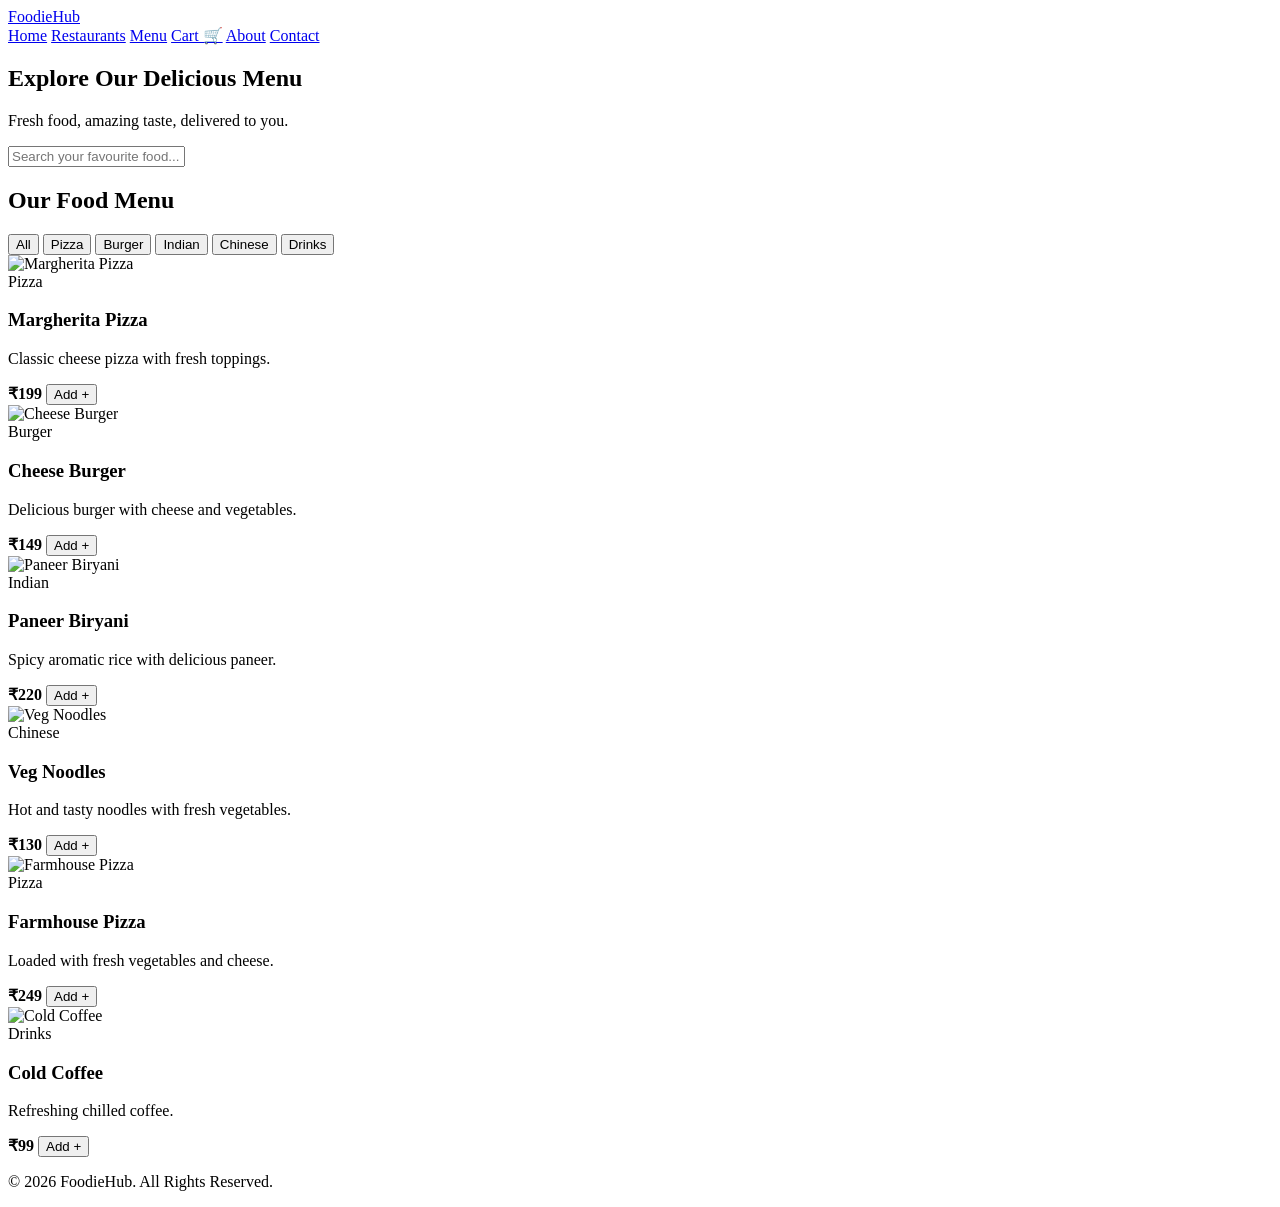
==== Hack2k26/menu.html @ cf1d71d4 "This is my seventh commit" ====
<!DOCTYPE html>
<html lang="en">
<head>
  <meta charset="UTF-8">
  <meta name="viewport" content="width=device-width, initial-scale=1.0">
  <title>FoodieHub | Menu</title>
  <link rel="stylesheet" href="member2.css">
</head>
<body>

<header class="m2-header">
  <a href="index.html" class="m2-logo">FoodieHub</a>
  <nav>
    <a href="index.html">Home</a>
    <a href="restaurants.html">Restaurants</a>
    <a href="menu.html">Menu</a>
    <a href="cart.html">Cart 🛒</a>
    <a href="about.html">About</a>
    <a href="contact.html">Contact</a>
  </nav>
</header>

<section class="menu-hero">
  <h1>Explore Our Delicious Menu</h1>
  <p>Fresh food, amazing taste, delivered to you.</p>
  <input type="text" id="foodSearch" placeholder="Search your favourite food...">
</section>

<section class="menu-section">
  <h2>Our Food Menu</h2>

  <div class="category-buttons">
    <button class="category-btn active" data-category="All">All</button>
    <button class="category-btn" data-category="Pizza">Pizza</button>
    <button class="category-btn" data-category="Burger">Burger</button>
    <button class="category-btn" data-category="Indian">Indian</button>
    <button class="category-btn" data-category="Chinese">Chinese</button>
    <button class="category-btn" data-category="Drinks">Drinks</button>
  </div>

  <div class="food-grid" id="foodGrid">

    <div class="food-card" data-category="Pizza" data-name="Margherita Pizza">
      <img src="https://images.unsplash.com/photo-1579751626657-72bc17010498?w=600" alt="Margherita Pizza">
      <div class="food-info">
        <span class="food-category">Pizza</span>
        <h3>Margherita Pizza</h3>
        <p>Classic cheese pizza with fresh toppings.</p>
        <div class="food-bottom">
          <strong>₹199</strong>
          <button class="add-btn" data-id="1">Add +</button>
        </div>
      </div>
    </div>

    <div class="food-card" data-category="Burger" data-name="Cheese Burger">
      <img src="https://images.unsplash.com/photo-1568901346375-23c9450c58cd?w=600" alt="Cheese Burger">
      <div class="food-info">
        <span class="food-category">Burger</span>
        <h3>Cheese Burger</h3>
        <p>Delicious burger with cheese and vegetables.</p>
        <div class="food-bottom">
          <strong>₹149</strong>
          <button class="add-btn" data-id="2">Add +</button>
        </div>
      </div>
    </div>

    <div class="food-card" data-category="Indian" data-name="Paneer Biryani">
      <img src="https://images.unsplash.com/photo-1563379091339-03246963d96c?w=600" alt="Paneer Biryani">
      <div class="food-info">
        <span class="food-category">Indian</span>
        <h3>Paneer Biryani</h3>
        <p>Spicy aromatic rice with delicious paneer.</p>
        <div class="food-bottom">
          <strong>₹220</strong>
          <button class="add-btn" data-id="3">Add +</button>
        </div>
      </div>
    </div>

    <div class="food-card" data-category="Chinese" data-name="Veg Noodles">
      <img src="https://images.unsplash.com/photo-1585032226651-759b368d7246?w=600" alt="Veg Noodles">
      <div class="food-info">
        <span class="food-category">Chinese</span>
        <h3>Veg Noodles</h3>
        <p>Hot and tasty noodles with fresh vegetables.</p>
        <div class="food-bottom">
          <strong>₹130</strong>
          <button class="add-btn" data-id="4">Add +</button>
        </div>
      </div>
    </div>

    <div class="food-card" data-category="Pizza" data-name="Farmhouse Pizza">
      <img src="https://images.unsplash.com/photo-1513104890138-7c749659a591?w=600" alt="Farmhouse Pizza">
      <div class="food-info">
        <span class="food-category">Pizza</span>
        <h3>Farmhouse Pizza</h3>
        <p>Loaded with fresh vegetables and cheese.</p>
        <div class="food-bottom">
          <strong>₹249</strong>
          <button class="add-btn" data-id="5">Add +</button>
        </div>
      </div>
    </div>

    <div class="food-card" data-category="Drinks" data-name="Cold Coffee">
      <img src="https://images.unsplash.com/photo-1461023058943-07fcbe16d735?w=600" alt="Cold Coffee">
      <div class="food-info">
        <span class="food-category">Drinks</span>
        <h3>Cold Coffee</h3>
        <p>Refreshing chilled coffee.</p>
        <div class="food-bottom">
          <strong>₹99</strong>
          <button class="add-btn" data-id="6">Add +</button>
        </div>
      </div>
    </div>

  </div>
  <p id="noFood" class="empty-message" hidden>No food found.</p>
</section>

<footer class="m2-footer">
  <p>© 2026 FoodieHub. All Rights Reserved.</p>
</footer>

<script src="member2.js"></script>
</body>
</html>
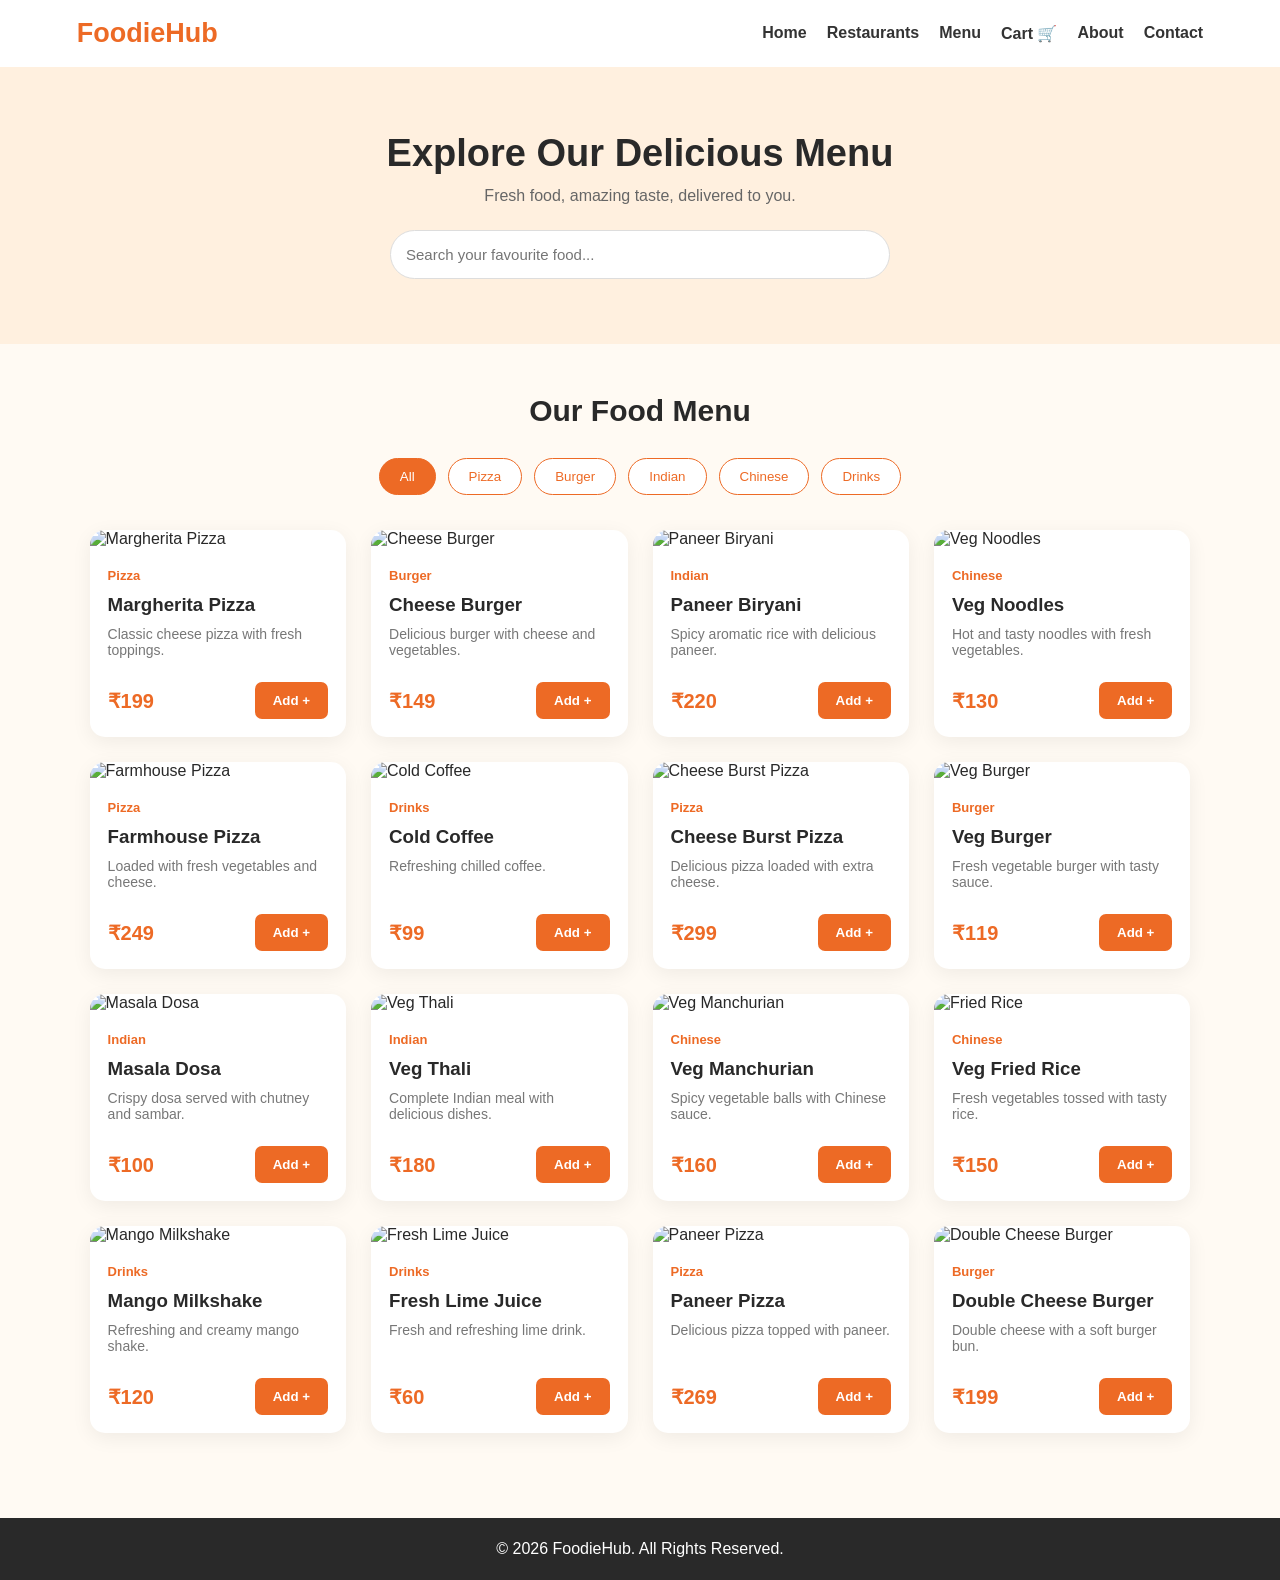
==== commit 6ab84231: "This is my seventeen commit" ====
--- a/Hack2k26/menu.html
+++ b/Hack2k26/menu.html
@@ -118,6 +118,137 @@
       </div>
     </div>
 
+    <!-- NEW FOOD ITEMS -->
+
+<div class="food-card" data-category="Pizza" data-name="Cheese Burst Pizza">
+  <img src="https://images.unsplash.com/photo-1571407970349-bc81e7e96d47?w=600" alt="Cheese Burst Pizza">
+  <div class="food-info">
+    <span class="food-category">Pizza</span>
+    <h3>Cheese Burst Pizza</h3>
+    <p>Delicious pizza loaded with extra cheese.</p>
+    <div class="food-bottom">
+      <strong>₹299</strong>
+      <button class="add-btn" data-id="7">Add +</button>
+    </div>
+  </div>
+</div>
+
+<div class="food-card" data-category="Burger" data-name="Veg Burger">
+  <img src="https://images.unsplash.com/photo-1553979459-d2229ba7433a?w=600" alt="Veg Burger">
+  <div class="food-info">
+    <span class="food-category">Burger</span>
+    <h3>Veg Burger</h3>
+    <p>Fresh vegetable burger with tasty sauce.</p>
+    <div class="food-bottom">
+      <strong>₹119</strong>
+      <button class="add-btn" data-id="8">Add +</button>
+    </div>
+  </div>
+</div>
+
+<div class="food-card" data-category="Indian" data-name="Masala Dosa">
+  <img src="https://images.unsplash.com/photo-1668236543090-82eba5ee5976?w=600" alt="Masala Dosa">
+  <div class="food-info">
+    <span class="food-category">Indian</span>
+    <h3>Masala Dosa</h3>
+    <p>Crispy dosa served with chutney and sambar.</p>
+    <div class="food-bottom">
+      <strong>₹100</strong>
+      <button class="add-btn" data-id="9">Add +</button>
+    </div>
+  </div>
+</div>
+
+<div class="food-card" data-category="Indian" data-name="Veg Thali">
+  <img src="https://images.unsplash.com/photo-1546833999-b9f581a1996d?w=600" alt="Veg Thali">
+  <div class="food-info">
+    <span class="food-category">Indian</span>
+    <h3>Veg Thali</h3>
+    <p>Complete Indian meal with delicious dishes.</p>
+    <div class="food-bottom">
+      <strong>₹180</strong>
+      <button class="add-btn" data-id="10">Add +</button>
+    </div>
+  </div>
+</div>
+
+<div class="food-card" data-category="Chinese" data-name="Veg Manchurian">
+  <img src="https://images.unsplash.com/photo-1585032226651-759b368d7246?w=600" alt="Veg Manchurian">
+  <div class="food-info">
+    <span class="food-category">Chinese</span>
+    <h3>Veg Manchurian</h3>
+    <p>Spicy vegetable balls with Chinese sauce.</p>
+    <div class="food-bottom">
+      <strong>₹160</strong>
+      <button class="add-btn" data-id="11">Add +</button>
+    </div>
+  </div>
+</div>
+
+<div class="food-card" data-category="Chinese" data-name="Fried Rice">
+  <img src="https://images.unsplash.com/photo-1603133872878-684f208fb84b?w=600" alt="Fried Rice">
+  <div class="food-info">
+    <span class="food-category">Chinese</span>
+    <h3>Veg Fried Rice</h3>
+    <p>Fresh vegetables tossed with tasty rice.</p>
+    <div class="food-bottom">
+      <strong>₹150</strong>
+      <button class="add-btn" data-id="12">Add +</button>
+    </div>
+  </div>
+</div>
+
+<div class="food-card" data-category="Drinks" data-name="Mango Milkshake">
+  <img src="https://images.unsplash.com/photo-1572490122747-3968b75cc699?w=600" alt="Mango Milkshake">
+  <div class="food-info">
+    <span class="food-category">Drinks</span>
+    <h3>Mango Milkshake</h3>
+    <p>Refreshing and creamy mango shake.</p>
+    <div class="food-bottom">
+      <strong>₹120</strong>
+      <button class="add-btn" data-id="13">Add +</button>
+    </div>
+  </div>
+</div>
+
+<div class="food-card" data-category="Drinks" data-name="Fresh Lime Juice">
+  <img src="https://images.unsplash.com/photo-1513558161293-cdaf765edfd4?w=600" alt="Fresh Lime Juice">
+  <div class="food-info">
+    <span class="food-category">Drinks</span>
+    <h3>Fresh Lime Juice</h3>
+    <p>Fresh and refreshing lime drink.</p>
+    <div class="food-bottom">
+      <strong>₹60</strong>
+      <button class="add-btn" data-id="14">Add +</button>
+    </div>
+  </div>
+</div>
+
+<div class="food-card" data-category="Pizza" data-name="Paneer Pizza">
+  <img src="https://images.unsplash.com/photo-1593560708920-61dd98c46a4e?w=600" alt="Paneer Pizza">
+  <div class="food-info">
+    <span class="food-category">Pizza</span>
+    <h3>Paneer Pizza</h3>
+    <p>Delicious pizza topped with paneer.</p>
+    <div class="food-bottom">
+      <strong>₹269</strong>
+      <button class="add-btn" data-id="15">Add +</button>
+    </div>
+  </div>
+</div>
+
+<div class="food-card" data-category="Burger" data-name="Double Cheese Burger">
+  <img src="https://images.unsplash.com/photo-1550547660-d9450f859349?w=600" alt="Double Cheese Burger">
+  <div class="food-info">
+    <span class="food-category">Burger</span>
+    <h3>Double Cheese Burger</h3>
+    <p>Double cheese with a soft burger bun.</p>
+    <div class="food-bottom">
+      <strong>₹199</strong>
+      <button class="add-btn" data-id="16">Add +</button>
+    </div>
+  </div>
+</div>
   </div>
   <p id="noFood" class="empty-message" hidden>No food found.</p>
 </section>
--- a/Hack2k26/member2.css
+++ b/Hack2k26/member2.css
@@ -0,0 +1,353 @@
+* {
+  margin: 0;
+  padding: 0;
+  box-sizing: border-box;
+}
+
+body {
+  font-family: Arial, sans-serif;
+  background: #fffaf3;
+  color: #292929;
+}
+
+.m2-header {
+  background: #fff;
+  padding: 18px 6%;
+  display: flex;
+  justify-content: space-between;
+  align-items: center;
+  flex-wrap: wrap;
+  gap: 15px;
+  box-shadow: 0 2px 12px #00000010;
+}
+
+.m2-logo {
+  color: #ed6a25;
+  font-size: 27px;
+  font-weight: bold;
+  text-decoration: none;
+}
+
+.m2-header nav {
+  display: flex;
+  flex-wrap: wrap;
+  gap: 20px;
+}
+
+.m2-header nav a {
+  color: #333;
+  text-decoration: none;
+  font-weight: 600;
+}
+
+.m2-header nav a:hover {
+  color: #ed6a25;
+}
+
+.menu-hero {
+  background: #fff0df;
+  text-align: center;
+  padding: 65px 20px;
+}
+
+.menu-hero h1 {
+  font-size: 38px;
+  margin-bottom: 12px;
+}
+
+.menu-hero p {
+  margin-bottom: 25px;
+  color: #666;
+}
+
+.menu-hero input {
+  width: min(500px, 90%);
+  padding: 15px;
+  border: 1px solid #ddd;
+  border-radius: 30px;
+  font-size: 15px;
+}
+
+.menu-section,
+.cart-section,
+.checkout-section {
+  padding: 50px 7%;
+}
+
+.menu-section h2,
+.cart-section h1,
+.checkout-section h1 {
+  text-align: center;
+  margin-bottom: 30px;
+  font-size: 30px;
+}
+
+.category-buttons {
+  display: flex;
+  justify-content: center;
+  gap: 12px;
+  flex-wrap: wrap;
+  margin-bottom: 35px;
+}
+
+.category-btn {
+  border: 1px solid #ed6a25;
+  background: white;
+  color: #ed6a25;
+  padding: 10px 20px;
+  border-radius: 25px;
+  cursor: pointer;
+}
+
+.category-btn.active,
+.category-btn:hover {
+  background: #ed6a25;
+  color: white;
+}
+
+.food-grid {
+  display: grid;
+  grid-template-columns: repeat(auto-fit, minmax(230px, 1fr));
+  gap: 25px;
+}
+
+.food-card {
+  background: white;
+  border-radius: 15px;
+  overflow: hidden;
+  box-shadow: 0 5px 20px #00000010;
+  transition: transform 0.2s;
+}
+
+.food-card:hover {
+  transform: translateY(-5px);
+}
+
+.food-card img {
+  width: 100%;
+  height: 190px;
+  object-fit: cover;
+}
+
+.food-info {
+  padding: 18px;
+}
+
+.food-category {
+  color: #ed6a25;
+  font-size: 13px;
+  font-weight: bold;
+}
+
+.food-info h3 {
+  margin: 10px 0;
+}
+
+.food-info p {
+  color: #777;
+  font-size: 14px;
+  min-height: 38px;
+}
+
+.food-bottom {
+  display: flex;
+  justify-content: space-between;
+  align-items: center;
+  margin-top: 18px;
+}
+
+.food-bottom strong {
+  color: #ed6a25;
+  font-size: 20px;
+}
+
+.add-btn,
+.place-order-btn {
+  background: #ed6a25;
+  color: white;
+  border: none;
+  padding: 11px 18px;
+  border-radius: 7px;
+  cursor: pointer;
+  font-weight: bold;
+}
+
+.add-btn:hover,
+.place-order-btn:hover {
+  background: #cf5114;
+}
+
+.cart-layout,
+.checkout-layout {
+  display: grid;
+  grid-template-columns: 2fr 1fr;
+  gap: 30px;
+  align-items: start;
+}
+
+.cart-items,
+.cart-summary,
+.checkout-form,
+.checkout-summary {
+  background: white;
+  padding: 25px;
+  border-radius: 14px;
+  box-shadow: 0 4px 18px #00000010;
+}
+
+.cart-item {
+  display: flex;
+  justify-content: space-between;
+  gap: 15px;
+  padding: 20px 0;
+  border-bottom: 1px solid #eee;
+}
+
+.cart-item h3 {
+  margin-bottom: 8px;
+}
+
+.cart-item p {
+  color: #777;
+  margin-bottom: 12px;
+}
+
+.quantity-controls {
+  display: flex;
+  align-items: center;
+  gap: 12px;
+}
+
+.quantity-controls button {
+  padding: 6px 11px;
+  border: 1px solid #ed6a25;
+  border-radius: 5px;
+  background: white;
+  color: #ed6a25;
+  cursor: pointer;
+}
+
+.quantity-controls button[data-action="remove"] {
+  border-color: #c33;
+  color: #c33;
+}
+
+.cart-summary h2,
+.checkout-summary h2 {
+  margin-bottom: 20px;
+}
+
+.cart-summary p,
+.checkout-summary p {
+  display: flex;
+  justify-content: space-between;
+  gap: 10px;
+  margin: 15px 0;
+}
+
+.cart-summary h3,
+.checkout-summary h3 {
+  margin: 20px 0;
+  color: #ed6a25;
+}
+
+.checkout-btn,
+.continue-btn {
+  display: block;
+  text-align: center;
+  text-decoration: none;
+  padding: 13px;
+  border-radius: 7px;
+  margin-top: 13px;
+}
+
+.checkout-btn {
+  background: #ed6a25;
+  color: white;
+}
+
+.continue-btn {
+  border: 1px solid #ed6a25;
+  color: #ed6a25;
+}
+
+.checkout-form h2 {
+  margin-bottom: 20px;
+}
+
+.checkout-form label {
+  display: block;
+  font-weight: bold;
+  margin: 15px 0 7px;
+}
+
+.checkout-form input,
+.checkout-form textarea,
+.checkout-form select {
+  width: 100%;
+  padding: 12px;
+  border: 1px solid #ddd;
+  border-radius: 7px;
+  font-size: 15px;
+}
+
+.checkout-form textarea {
+  min-height: 100px;
+  resize: vertical;
+}
+
+.place-order-btn {
+  width: 100%;
+  margin-top: 22px;
+  font-size: 16px;
+}
+
+.demo-note,
+#checkoutMessage {
+  margin-top: 12px;
+  font-size: 13px;
+  color: #777;
+}
+
+.empty-message {
+  text-align: center;
+  padding: 25px;
+  color: #777;
+}
+
+.m2-footer {
+  text-align: center;
+  background: #292929;
+  color: white;
+  padding: 22px;
+  margin-top: 35px;
+}
+
+[hidden] {
+  display: none !important;
+}
+
+@media (max-width: 750px) {
+  .m2-header {
+    justify-content: center;
+  }
+
+  .m2-header nav {
+    justify-content: center;
+    gap: 13px;
+  }
+
+  .menu-hero h1 {
+    font-size: 28px;
+  }
+
+  .cart-layout,
+  .checkout-layout {
+    grid-template-columns: 1fr;
+  }
+
+  .cart-section,
+  .checkout-section {
+    padding: 35px 5%;
+  }
+}
